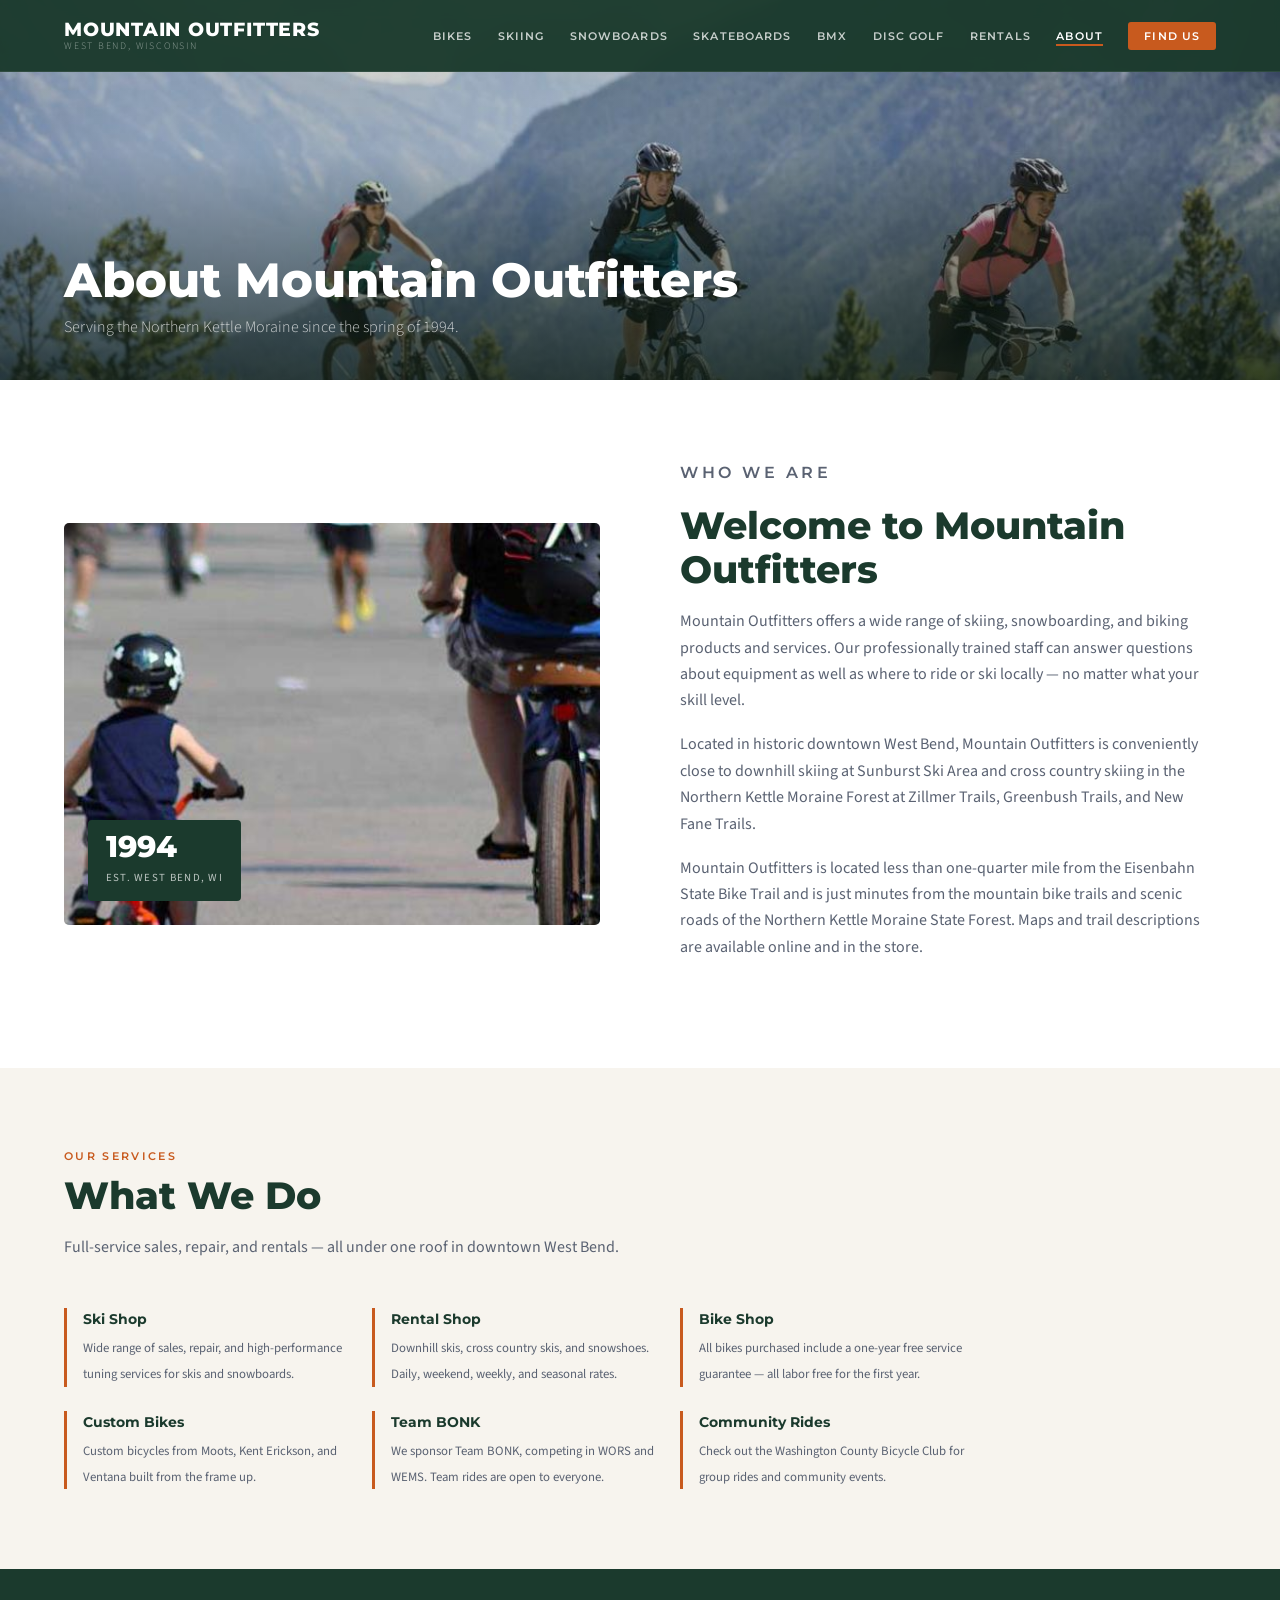
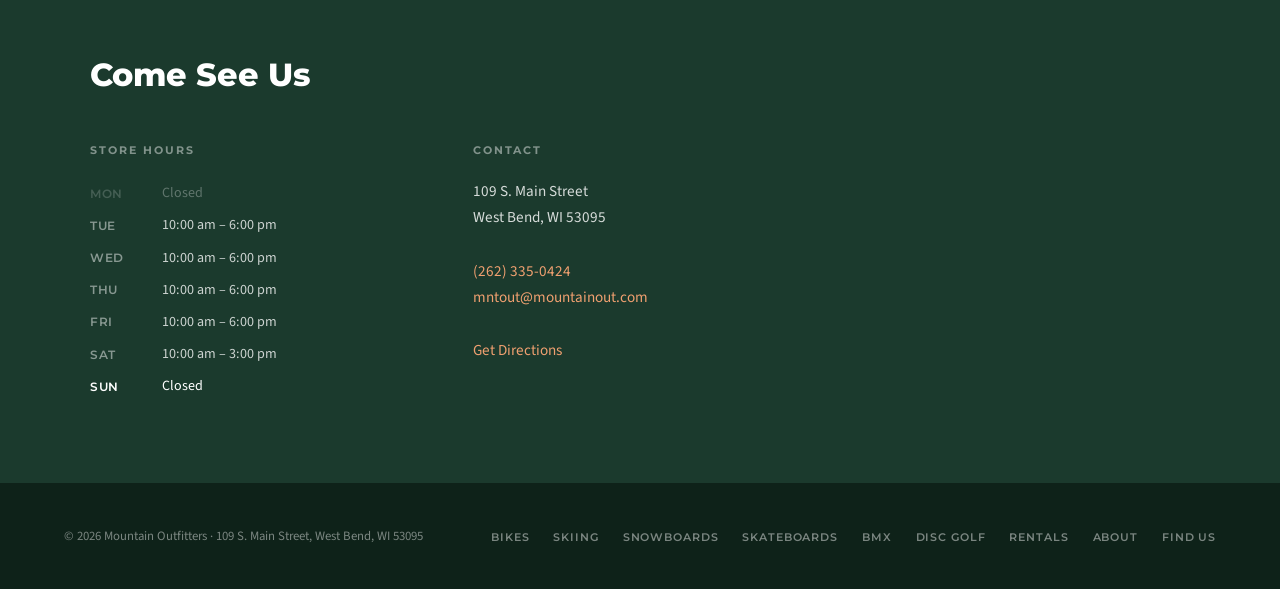
==== about.html @ 0db16a70 "Rebuild as multi-page site with shared CSS - Separate page for every nav tab (bikes, skiing, snowboa" ====
<!DOCTYPE html>
<html lang="en">
<head>
  <meta charset="UTF-8" />
  <meta name="viewport" content="width=device-width, initial-scale=1.0" />
  <title>About Us | Mountain Outfitters | West Bend, WI</title>
  <meta name="description" content="Mountain Outfitters has been serving the Northern Kettle Moraine since 1994. Learn about our history, our staff, and our commitment to the West Bend outdoor community." />
  <link rel="canonical" href="https://www.mountainout.com/about.html" />
  <link rel="preconnect" href="https://fonts.googleapis.com" />
  <link rel="preconnect" href="https://fonts.gstatic.com" crossorigin />
  <link href="https://fonts.googleapis.com/css2?family=Montserrat:wght@400;600;700;800&family=Source+Sans+3:wght@300;400;600&display=swap" rel="stylesheet" />
  <link rel="stylesheet" href="style.css" />
</head>
<body>

<nav class="nav">
  <a href="index.html" class="nav-logo">
    <span class="nav-logo-main">Mountain Outfitters</span>
    <span class="nav-logo-sub">West Bend, Wisconsin</span>
  </a>
  <ul class="nav-links">
    <li><a href="bikes.html">Bikes</a></li>
    <li><a href="skiing.html">Skiing</a></li>
    <li><a href="snowboards.html">Snowboards</a></li>
    <li><a href="skateboards.html">Skateboards</a></li>
    <li><a href="bmx.html">BMX</a></li>
    <li><a href="disc-golf.html">Disc Golf</a></li>
    <li><a href="rentals.html">Rentals</a></li>
    <li><a href="about.html" class="active">About</a></li>
    <li class="nav-cta"><a href="find-us.html">Find Us</a></li>
  </ul>
  <button class="nav-hamburger" aria-label="Open menu" onclick="toggleMenu()">
    <span></span><span></span><span></span>
  </button>
</nav>

<div class="mobile-menu" id="mobileMenu">
  <a href="bikes.html" onclick="toggleMenu()">Bikes</a>
  <a href="skiing.html" onclick="toggleMenu()">Skiing</a>
  <a href="snowboards.html" onclick="toggleMenu()">Snowboards</a>
  <a href="skateboards.html" onclick="toggleMenu()">Skateboards</a>
  <a href="bmx.html" onclick="toggleMenu()">BMX</a>
  <a href="disc-golf.html" onclick="toggleMenu()">Disc Golf</a>
  <a href="rentals.html" onclick="toggleMenu()">Rentals</a>
  <a href="about.html" onclick="toggleMenu()">About</a>
  <a href="find-us.html" onclick="toggleMenu()">Find Us</a>
</div>

<div class="page-header">
  <img class="page-header-img" src="images/store-main.jpg" alt="Mountain Outfitters storefront — 109 S. Main Street, West Bend, WI" loading="eager" />
  <div class="page-header-overlay"></div>
  <div class="page-header-content">
    <h1>About Mountain Outfitters</h1>
    <p>Serving the Northern Kettle Moraine since the spring of 1994.</p>
  </div>
</div>

<section style="background: var(--white);">
  <div class="about-inner">
    <div class="about-img-wrap">
      <img src="images/about1.jpg" alt="Mountain Outfitters — West Bend's ski and cycle resource center" loading="lazy" />
      <div class="about-year">
        <strong>1994</strong>
        <span>Est. West Bend, WI</span>
      </div>
    </div>
    <div class="about-text">
      <p class="section-label">Who We Are</p>
      <h2 class="section-title">Welcome to Mountain Outfitters</h2>
      <p>Mountain Outfitters offers a wide range of skiing, snowboarding, and biking products and services. Our professionally trained staff can answer questions about equipment as well as where to ride or ski locally — no matter what your skill level.</p>
      <p>Located in historic downtown West Bend, Mountain Outfitters is conveniently close to downhill skiing at Sunburst Ski Area and cross country skiing in the Northern Kettle Moraine Forest at Zillmer Trails, Greenbush Trails, and New Fane Trails.</p>
      <p>Mountain Outfitters is located less than one-quarter mile from the Eisenbahn State Bike Trail and is just minutes from the mountain bike trails and scenic roads of the Northern Kettle Moraine State Forest. Maps and trail descriptions are available online and in the store.</p>
    </div>
  </div>
</section>

<section style="background: var(--cream);">
  <p class="section-label">Our Services</p>
  <h2 class="section-title">What We Do</h2>
  <p class="section-intro">Full-service sales, repair, and rentals — all under one roof in downtown West Bend.</p>
  <div class="about-highlights" style="max-width:900px; display:grid; grid-template-columns: repeat(3,1fr); gap:1.5rem;">
    <div class="highlight">
      <strong>Ski Shop</strong>
      <span>Wide range of sales, repair, and high-performance tuning services for skis and snowboards.</span>
    </div>
    <div class="highlight">
      <strong>Rental Shop</strong>
      <span>Downhill skis, cross country skis, and snowshoes. Daily, weekend, weekly, and seasonal rates.</span>
    </div>
    <div class="highlight">
      <strong>Bike Shop</strong>
      <span>All bikes purchased include a one-year free service guarantee — all labor free for the first year.</span>
    </div>
    <div class="highlight">
      <strong>Custom Bikes</strong>
      <span>Custom bicycles from Moots, Kent Erickson, and Ventana built from the frame up.</span>
    </div>
    <div class="highlight">
      <strong>Team BONK</strong>
      <span>We sponsor Team BONK, competing in WORS and WEMS. Team rides are open to everyone.</span>
    </div>
    <div class="highlight">
      <strong>Community Rides</strong>
      <span>Check out the Washington County Bicycle Club for group rides and community events.</span>
    </div>
  </div>
</section>

<section class="contact-band">
  <div class="contact-inner">
    <h2>Come See Us</h2>
    <div class="contact-block">
      <h3>Store Hours</h3>
      <table class="hours-table">
        <tbody>
          <tr class="closed"><td>Mon</td><td>Closed</td></tr>
          <tr><td>Tue</td><td>10:00 am &ndash; 6:00 pm</td></tr>
          <tr><td>Wed</td><td>10:00 am &ndash; 6:00 pm</td></tr>
          <tr><td>Thu</td><td>10:00 am &ndash; 6:00 pm</td></tr>
          <tr><td>Fri</td><td>10:00 am &ndash; 6:00 pm</td></tr>
          <tr><td>Sat</td><td>10:00 am &ndash; 3:00 pm</td></tr>
          <tr class="closed"><td>Sun</td><td>Closed</td></tr>
        </tbody>
      </table>
    </div>
    <div class="contact-block">
      <h3>Contact</h3>
      <address>
        109 S. Main Street<br />
        West Bend, WI 53095<br /><br />
        <a href="tel:+12623350424">(262) 335-0424</a><br />
        <a href="mailto:mntout@mountainout.com">mntout@mountainout.com</a><br /><br />
        <a href="find-us.html">Get Directions</a>
      </address>
    </div>
  </div>
</section>

<footer>
  <p>&copy; <span id="yr"></span> Mountain Outfitters &middot; 109 S. Main Street, West Bend, WI 53095</p>
  <ul class="footer-links">
    <li><a href="bikes.html">Bikes</a></li>
    <li><a href="skiing.html">Skiing</a></li>
    <li><a href="snowboards.html">Snowboards</a></li>
    <li><a href="skateboards.html">Skateboards</a></li>
    <li><a href="bmx.html">BMX</a></li>
    <li><a href="disc-golf.html">Disc Golf</a></li>
    <li><a href="rentals.html">Rentals</a></li>
    <li><a href="about.html">About</a></li>
    <li><a href="find-us.html">Find Us</a></li>
  </ul>
</footer>

<script>
  document.getElementById('yr').textContent = new Date().getFullYear();
  function toggleMenu() { document.getElementById('mobileMenu').classList.toggle('open'); }
  document.addEventListener('click', function(e) {
    const menu = document.getElementById('mobileMenu');
    if (menu.classList.contains('open') && !menu.contains(e.target) && !e.target.closest('.nav-hamburger')) menu.classList.remove('open');
  });
  const days = ['sun','mon','tue','wed','thu','fri','sat'];
  const today = days[new Date().getDay()];
  document.querySelectorAll('.hours-table tr td:first-child').forEach(td => {
    if (td.textContent.toLowerCase() === today) { td.closest('tr').classList.add('today'); td.closest('tr').classList.remove('closed'); }
  });
</script>
</body>
</html>
---- style.css ----
*, *::before, *::after { box-sizing: border-box; margin: 0; padding: 0; }

:root {
  --green:      #1B3A2D;
  --green-mid:  #2A5240;
  --amber:      #C85A1E;
  --amber-light:#E07040;
  --cream:      #F7F4EE;
  --white:      #FFFFFF;
  --text:       #1A1A1A;
  --muted:      #5A6272;
  --border:     #DDD8CE;
  --nav-h:      72px;
}

html { scroll-behavior: smooth; }

body {
  font-family: 'Source Sans 3', sans-serif;
  font-weight: 400;
  color: var(--text);
  background: var(--white);
  line-height: 1.65;
  -webkit-font-smoothing: antialiased;
}

/* ── NAV ── */
.nav {
  position: fixed;
  top: 0; left: 0; right: 0;
  height: var(--nav-h);
  background: rgba(27, 58, 45, 0.97);
  backdrop-filter: blur(8px);
  z-index: 100;
  display: flex;
  align-items: center;
  padding: 0 5%;
  justify-content: space-between;
  border-bottom: 1px solid rgba(255,255,255,0.08);
}

.nav-logo {
  display: flex;
  flex-direction: column;
  text-decoration: none;
  line-height: 1.1;
  flex-shrink: 0;
}
.nav-logo-main {
  font-family: 'Montserrat', sans-serif;
  font-weight: 800;
  font-size: 1.2rem;
  color: #fff;
  letter-spacing: 0.04em;
  text-transform: uppercase;
}
.nav-logo-sub {
  font-family: 'Source Sans 3', sans-serif;
  font-weight: 300;
  font-size: 0.62rem;
  color: rgba(255,255,255,0.5);
  letter-spacing: 0.18em;
  text-transform: uppercase;
}

.nav-links {
  display: flex;
  gap: 1.6rem;
  list-style: none;
  align-items: center;
}
.nav-links a {
  font-family: 'Montserrat', sans-serif;
  font-weight: 600;
  font-size: 0.68rem;
  color: rgba(255,255,255,0.75);
  text-decoration: none;
  letter-spacing: 0.1em;
  text-transform: uppercase;
  transition: color 0.2s;
  white-space: nowrap;
}
.nav-links a:hover,
.nav-links a.active { color: #fff; }
.nav-links a.active { border-bottom: 2px solid var(--amber); padding-bottom: 1px; }
.nav-links .nav-cta a {
  background: var(--amber);
  color: #fff;
  padding: 0.45rem 1rem;
  border-radius: 3px;
  border-bottom: none !important;
  transition: background 0.2s;
}
.nav-links .nav-cta a:hover { background: var(--amber-light); }

.nav-hamburger {
  display: none;
  flex-direction: column;
  gap: 5px;
  cursor: pointer;
  background: none;
  border: none;
  padding: 4px;
}
.nav-hamburger span {
  display: block;
  width: 24px; height: 2px;
  background: #fff;
  border-radius: 2px;
  transition: all 0.25s;
}

.mobile-menu {
  display: none;
  position: fixed;
  top: var(--nav-h); left: 0; right: 0;
  background: var(--green);
  z-index: 99;
  padding: 1rem 5%;
  flex-direction: column;
  gap: 0;
  box-shadow: 0 8px 24px rgba(0,0,0,0.3);
}
.mobile-menu.open { display: flex; }
.mobile-menu a {
  font-family: 'Montserrat', sans-serif;
  font-weight: 600;
  font-size: 0.85rem;
  color: rgba(255,255,255,0.8);
  text-decoration: none;
  text-transform: uppercase;
  letter-spacing: 0.08em;
  padding: 0.85rem 0;
  border-bottom: 1px solid rgba(255,255,255,0.08);
}
.mobile-menu a:last-child { border-bottom: none; }
.mobile-menu a:hover { color: #fff; }

/* ── PAGE HEADER ── */
.page-header {
  position: relative;
  padding-top: var(--nav-h);
  height: 380px;
  display: flex;
  align-items: flex-end;
  overflow: hidden;
}
.page-header-img {
  position: absolute;
  inset: 0;
  width: 100%; height: 100%;
  object-fit: cover;
  object-position: center 40%;
}
.page-header-overlay {
  position: absolute;
  inset: 0;
  background: linear-gradient(to top, rgba(10,26,18,0.75) 0%, rgba(10,26,18,0.2) 60%);
}
.page-header-content {
  position: relative;
  z-index: 2;
  padding: 0 5% 2.5rem;
}
.page-header-content h1 {
  font-family: 'Montserrat', sans-serif;
  font-weight: 800;
  font-size: clamp(2rem, 4vw, 3rem);
  color: #fff;
  line-height: 1.1;
  margin-bottom: 0.4rem;
}
.page-header-content p {
  color: rgba(255,255,255,0.75);
  font-size: 1rem;
  font-weight: 300;
  max-width: 520px;
}

/* ── HERO (home only) ── */
.hero {
  position: relative;
  height: 100vh;
  min-height: 600px;
  max-height: 900px;
  display: flex;
  align-items: center;
  overflow: hidden;
}
.hero-img {
  position: absolute;
  inset: 0;
  width: 100%; height: 100%;
  object-fit: cover;
  object-position: center 30%;
}
.hero-overlay {
  position: absolute;
  inset: 0;
  background: linear-gradient(135deg, rgba(10,26,18,0.72) 0%, rgba(10,26,18,0.35) 60%, transparent 100%);
}
.hero-content {
  position: relative;
  z-index: 2;
  padding: 0 5%;
  max-width: 680px;
  margin-top: var(--nav-h);
}
.hero-eyebrow {
  font-family: 'Montserrat', sans-serif;
  font-weight: 600;
  font-size: 0.7rem;
  letter-spacing: 0.2em;
  text-transform: uppercase;
  color: rgba(255,255,255,0.65);
  margin-bottom: 1rem;
}
.hero h1 {
  font-family: 'Montserrat', sans-serif;
  font-weight: 800;
  font-size: clamp(2.4rem, 5vw, 4rem);
  line-height: 1.1;
  color: #fff;
  margin-bottom: 1.25rem;
  letter-spacing: -0.01em;
}
.hero h1 em {
  font-style: normal;
  color: #F0A070;
}
.hero-desc {
  font-size: 1.05rem;
  color: rgba(255,255,255,0.82);
  margin-bottom: 2rem;
  max-width: 480px;
  font-weight: 300;
}
.hero-actions { display: flex; gap: 1rem; flex-wrap: wrap; }

.hero-badge {
  position: absolute;
  bottom: 2.5rem; right: 5%;
  z-index: 2;
  background: rgba(255,255,255,0.1);
  backdrop-filter: blur(6px);
  border: 1px solid rgba(255,255,255,0.2);
  border-radius: 8px;
  padding: 1rem 1.4rem;
  text-align: center;
  color: #fff;
}
.hero-badge strong {
  display: block;
  font-family: 'Montserrat', sans-serif;
  font-weight: 800;
  font-size: 1.8rem;
  line-height: 1;
}
.hero-badge span {
  font-size: 0.68rem;
  letter-spacing: 0.12em;
  text-transform: uppercase;
  opacity: 0.7;
}

/* ── BUTTONS ── */
.btn {
  display: inline-block;
  font-family: 'Montserrat', sans-serif;
  font-weight: 700;
  font-size: 0.76rem;
  letter-spacing: 0.1em;
  text-transform: uppercase;
  text-decoration: none;
  padding: 0.85rem 2rem;
  border-radius: 3px;
  transition: all 0.2s;
  cursor: pointer;
  border: 2px solid transparent;
}
.btn-primary { background: var(--amber); color: #fff; border-color: var(--amber); }
.btn-primary:hover { background: var(--amber-light); border-color: var(--amber-light); }
.btn-outline { background: transparent; color: #fff; border-color: rgba(255,255,255,0.6); }
.btn-outline:hover { border-color: #fff; background: rgba(255,255,255,0.1); }
.btn-green { background: var(--green); color: #fff; border-color: var(--green); }
.btn-green:hover { background: var(--green-mid); border-color: var(--green-mid); }

/* ── SECTION UTILS ── */
section { padding: 5rem 5%; }
.section-label {
  font-family: 'Montserrat', sans-serif;
  font-weight: 600;
  font-size: 0.66rem;
  letter-spacing: 0.22em;
  text-transform: uppercase;
  color: var(--amber);
  margin-bottom: 0.5rem;
}
h2.section-title {
  font-family: 'Montserrat', sans-serif;
  font-weight: 800;
  font-size: clamp(1.6rem, 3vw, 2.4rem);
  line-height: 1.15;
  color: var(--green);
  margin-bottom: 1rem;
}
.section-intro {
  font-size: 1rem;
  color: var(--muted);
  max-width: 560px;
  margin-bottom: 3rem;
}

/* ── HOME: CATEGORIES GRID ── */
.categories { background: var(--cream); }
.categories-grid {
  display: grid;
  grid-template-columns: repeat(3, 1fr);
  gap: 1.25rem;
}
.cat-card {
  position: relative;
  border-radius: 5px;
  overflow: hidden;
  aspect-ratio: 4/3;
  text-decoration: none;
  display: block;
}
.cat-card img {
  width: 100%; height: 100%;
  object-fit: cover;
  transition: transform 0.5s ease;
}
.cat-card:hover img { transform: scale(1.05); }
.cat-card-overlay {
  position: absolute; inset: 0;
  background: linear-gradient(to top, rgba(10,26,18,0.78) 0%, rgba(10,26,18,0.1) 55%);
  transition: background 0.3s;
}
.cat-card:hover .cat-card-overlay {
  background: linear-gradient(to top, rgba(10,26,18,0.88) 0%, rgba(10,26,18,0.28) 55%);
}
.cat-card-label {
  position: absolute;
  bottom: 0; left: 0; right: 0;
  padding: 1.5rem 1.25rem 1.2rem;
  color: #fff;
}
.cat-card-label h3 {
  font-family: 'Montserrat', sans-serif;
  font-weight: 800;
  font-size: 1.1rem;
  margin-bottom: 0.2rem;
}
.cat-card-label p { font-size: 0.78rem; color: rgba(255,255,255,0.68); font-weight: 300; }
.cat-card-wide { grid-column: span 2; aspect-ratio: 16/7; }

/* ── ABOUT SECTION ── */
.about-inner {
  display: grid;
  grid-template-columns: 1fr 1fr;
  gap: 5rem;
  align-items: center;
  max-width: 1200px;
  margin: 0 auto;
}
.about-img-wrap {
  position: relative;
  border-radius: 5px;
  overflow: hidden;
}
.about-img-wrap img {
  width: 100%;
  aspect-ratio: 4/3;
  object-fit: cover;
  display: block;
}
.about-year {
  position: absolute;
  bottom: 1.5rem; left: 1.5rem;
  background: var(--green);
  color: #fff;
  padding: 0.75rem 1.1rem;
  border-radius: 4px;
}
.about-year strong {
  display: block;
  font-family: 'Montserrat', sans-serif;
  font-weight: 800;
  font-size: 1.9rem;
  line-height: 1;
}
.about-year span { font-size: 0.68rem; letter-spacing: 0.12em; text-transform: uppercase; opacity: 0.7; }
.about-text p { color: var(--muted); margin-bottom: 1.1rem; font-size: 1rem; }
.about-text p:last-of-type { margin-bottom: 1.75rem; }
.about-highlights {
  display: grid;
  grid-template-columns: 1fr 1fr;
  gap: 1rem;
  margin-top: 2rem;
}
.highlight {
  border-left: 3px solid var(--amber);
  padding-left: 1rem;
}
.highlight strong {
  display: block;
  font-family: 'Montserrat', sans-serif;
  font-weight: 700;
  font-size: 0.86rem;
  color: var(--green);
  margin-bottom: 0.2rem;
}
.highlight span { font-size: 0.8rem; color: var(--muted); }

/* ── RENTALS SECTION ── */
.rentals-band {
  background: var(--green);
  color: #fff;
  position: relative;
  overflow: hidden;
}
.rentals-band::before {
  content: '';
  position: absolute;
  top: -60px; right: -80px;
  width: 400px; height: 400px;
  border-radius: 50%;
  background: rgba(255,255,255,0.03);
}
.rentals-inner {
  position: relative; z-index: 1;
  display: grid;
  grid-template-columns: 1fr 1fr;
  gap: 5rem;
  align-items: center;
  max-width: 1200px;
  margin: 0 auto;
}
.rentals-inner h2 {
  font-family: 'Montserrat', sans-serif;
  font-weight: 800;
  font-size: clamp(1.6rem, 2.5vw, 2.2rem);
  color: #fff;
  margin-bottom: 1rem;
  line-height: 1.15;
}
.rentals-inner p { color: rgba(255,255,255,0.72); margin-bottom: 1rem; font-size: 1rem; }
.rental-grid {
  display: grid;
  grid-template-columns: 1fr 1fr;
  gap: 1rem;
}
.rental-card {
  background: rgba(255,255,255,0.07);
  border: 1px solid rgba(255,255,255,0.12);
  border-radius: 5px;
  padding: 1.4rem 1.2rem;
}
.rental-card h4 {
  font-family: 'Montserrat', sans-serif;
  font-weight: 700;
  font-size: 0.88rem;
  color: #fff;
  margin-bottom: 0.35rem;
}
.rental-card p { font-size: 0.8rem; color: rgba(255,255,255,0.58); margin: 0; }

/* ── BIKE ADVANTAGE ── */
.advantage-inner {
  display: grid;
  grid-template-columns: 1fr 1fr;
  gap: 5rem;
  align-items: center;
  max-width: 1200px;
  margin: 0 auto;
}
.advantage-list { list-style: none; margin-top: 1.5rem; }
.advantage-list li {
  display: flex;
  gap: 1rem;
  align-items: flex-start;
  margin-bottom: 1.4rem;
}
.adv-icon {
  width: 36px; height: 36px;
  background: var(--green);
  border-radius: 50%;
  display: flex;
  align-items: center;
  justify-content: center;
  flex-shrink: 0;
  color: #fff;
  font-family: 'Montserrat', sans-serif;
  font-weight: 800;
  font-size: 0.9rem;
}
.adv-text strong {
  display: block;
  font-family: 'Montserrat', sans-serif;
  font-weight: 700;
  font-size: 0.9rem;
  color: var(--green);
  margin-bottom: 0.2rem;
}
.adv-text span { font-size: 0.86rem; color: var(--muted); }
.advantage-img { border-radius: 5px; overflow: hidden; }
.advantage-img img { width: 100%; aspect-ratio: 4/3; object-fit: cover; display: block; }

/* ── TRAILS GRID ── */
.trails-grid {
  display: grid;
  grid-template-columns: repeat(4, 1fr);
  gap: 1.25rem;
  max-width: 1100px;
  margin: 0 auto;
}
.trail-card {
  background: var(--cream);
  border-radius: 5px;
  padding: 2rem 1.5rem;
  border: 1px solid var(--border);
}
.trail-card h4 {
  font-family: 'Montserrat', sans-serif;
  font-weight: 700;
  font-size: 0.9rem;
  color: var(--green);
  margin-bottom: 0.4rem;
}
.trail-card p { font-size: 0.82rem; color: var(--muted); }
.trail-card-icon {
  width: 40px; height: 40px;
  background: var(--green);
  border-radius: 50%;
  margin-bottom: 1rem;
  display: flex;
  align-items: center;
  justify-content: center;
}
.trail-card-icon svg { width: 20px; height: 20px; fill: none; stroke: #fff; stroke-width: 2; }

/* ── CONTACT / FIND US ── */
.contact-band { background: var(--green); color: #fff; }
.contact-inner {
  display: grid;
  grid-template-columns: 1fr 1fr 1fr;
  gap: 3rem;
  max-width: 1100px;
  margin: 0 auto;
}
.contact-band h2 {
  font-family: 'Montserrat', sans-serif;
  font-weight: 800;
  font-size: clamp(1.5rem, 2.5vw, 2rem);
  color: #fff;
  grid-column: 1 / -1;
  margin-bottom: -0.5rem;
}
.contact-block h3 {
  font-family: 'Montserrat', sans-serif;
  font-weight: 700;
  font-size: 0.68rem;
  letter-spacing: 0.18em;
  text-transform: uppercase;
  color: rgba(255,255,255,0.45);
  margin-bottom: 1.1rem;
}
.contact-block p,
.contact-block address {
  font-style: normal;
  font-size: 0.95rem;
  color: rgba(255,255,255,0.82);
  line-height: 1.75;
}
.contact-block a { color: #F0A070; text-decoration: none; }
.contact-block a:hover { text-decoration: underline; }
.hours-table { width: 100%; border-collapse: collapse; }
.hours-table tr td {
  padding: 0.28rem 0;
  font-size: 0.88rem;
  color: rgba(255,255,255,0.78);
}
.hours-table tr td:first-child {
  font-family: 'Montserrat', sans-serif;
  font-weight: 600;
  width: 72px;
  color: rgba(255,255,255,0.48);
  font-size: 0.76rem;
  text-transform: uppercase;
  letter-spacing: 0.05em;
}
.hours-table tr.today td { color: #fff; }
.hours-table tr.closed td { opacity: 0.38; }

/* ── MAP ── */
.map-strip { height: 380px; overflow: hidden; }
.map-strip iframe { width: 100%; height: 100%; border: 0; display: block; }

/* ── PRODUCT PAGE LAYOUT ── */
.product-content {
  display: grid;
  grid-template-columns: 1fr 1fr;
  gap: 4rem;
  align-items: start;
  max-width: 1100px;
  margin: 0 auto;
}
.product-img { border-radius: 5px; overflow: hidden; }
.product-img img { width: 100%; aspect-ratio: 4/3; object-fit: cover; display: block; }
.product-list { list-style: none; margin-top: 1.5rem; }
.product-list li {
  display: flex;
  align-items: center;
  gap: 0.75rem;
  padding: 0.65rem 0;
  border-bottom: 1px solid var(--border);
  font-size: 0.95rem;
  color: var(--text);
}
.product-list li:last-child { border-bottom: none; }
.product-list li::before {
  content: '';
  display: block;
  width: 6px; height: 6px;
  border-radius: 50%;
  background: var(--amber);
  flex-shrink: 0;
}

/* ── FOOTER ── */
footer {
  background: #0E2219;
  color: rgba(255,255,255,0.45);
  padding: 2.5rem 5%;
  display: flex;
  flex-wrap: wrap;
  gap: 1rem;
  justify-content: space-between;
  align-items: center;
}
footer p { font-size: 0.8rem; }
footer a { color: rgba(255,255,255,0.45); text-decoration: none; }
footer a:hover { color: #fff; }
.footer-links {
  display: flex;
  gap: 1.5rem;
  list-style: none;
  flex-wrap: wrap;
}
.footer-links a {
  font-family: 'Montserrat', sans-serif;
  font-weight: 600;
  font-size: 0.68rem;
  text-transform: uppercase;
  letter-spacing: 0.08em;
}

/* ── RESPONSIVE ── */
@media (max-width: 960px) {
  .nav-links { display: none; }
  .nav-hamburger { display: flex; }
  .categories-grid { grid-template-columns: 1fr 1fr; }
  .cat-card-wide { grid-column: span 2; }
  .about-inner, .rentals-inner, .advantage-inner, .product-content { grid-template-columns: 1fr; gap: 2.5rem; }
  .about-img-wrap { order: -1; }
  .contact-inner { grid-template-columns: 1fr 1fr; }
  .trails-grid { grid-template-columns: 1fr 1fr; }
}
@media (max-width: 580px) {
  section { padding: 3.5rem 5%; }
  .categories-grid { grid-template-columns: 1fr; }
  .cat-card-wide { grid-column: span 1; aspect-ratio: 4/3; }
  .rental-grid { grid-template-columns: 1fr; }
  .contact-inner { grid-template-columns: 1fr; }
  .contact-band h2 { grid-column: 1; }
  .hero-badge { display: none; }
  .about-highlights { grid-template-columns: 1fr; }
  .page-header { height: 280px; }
}
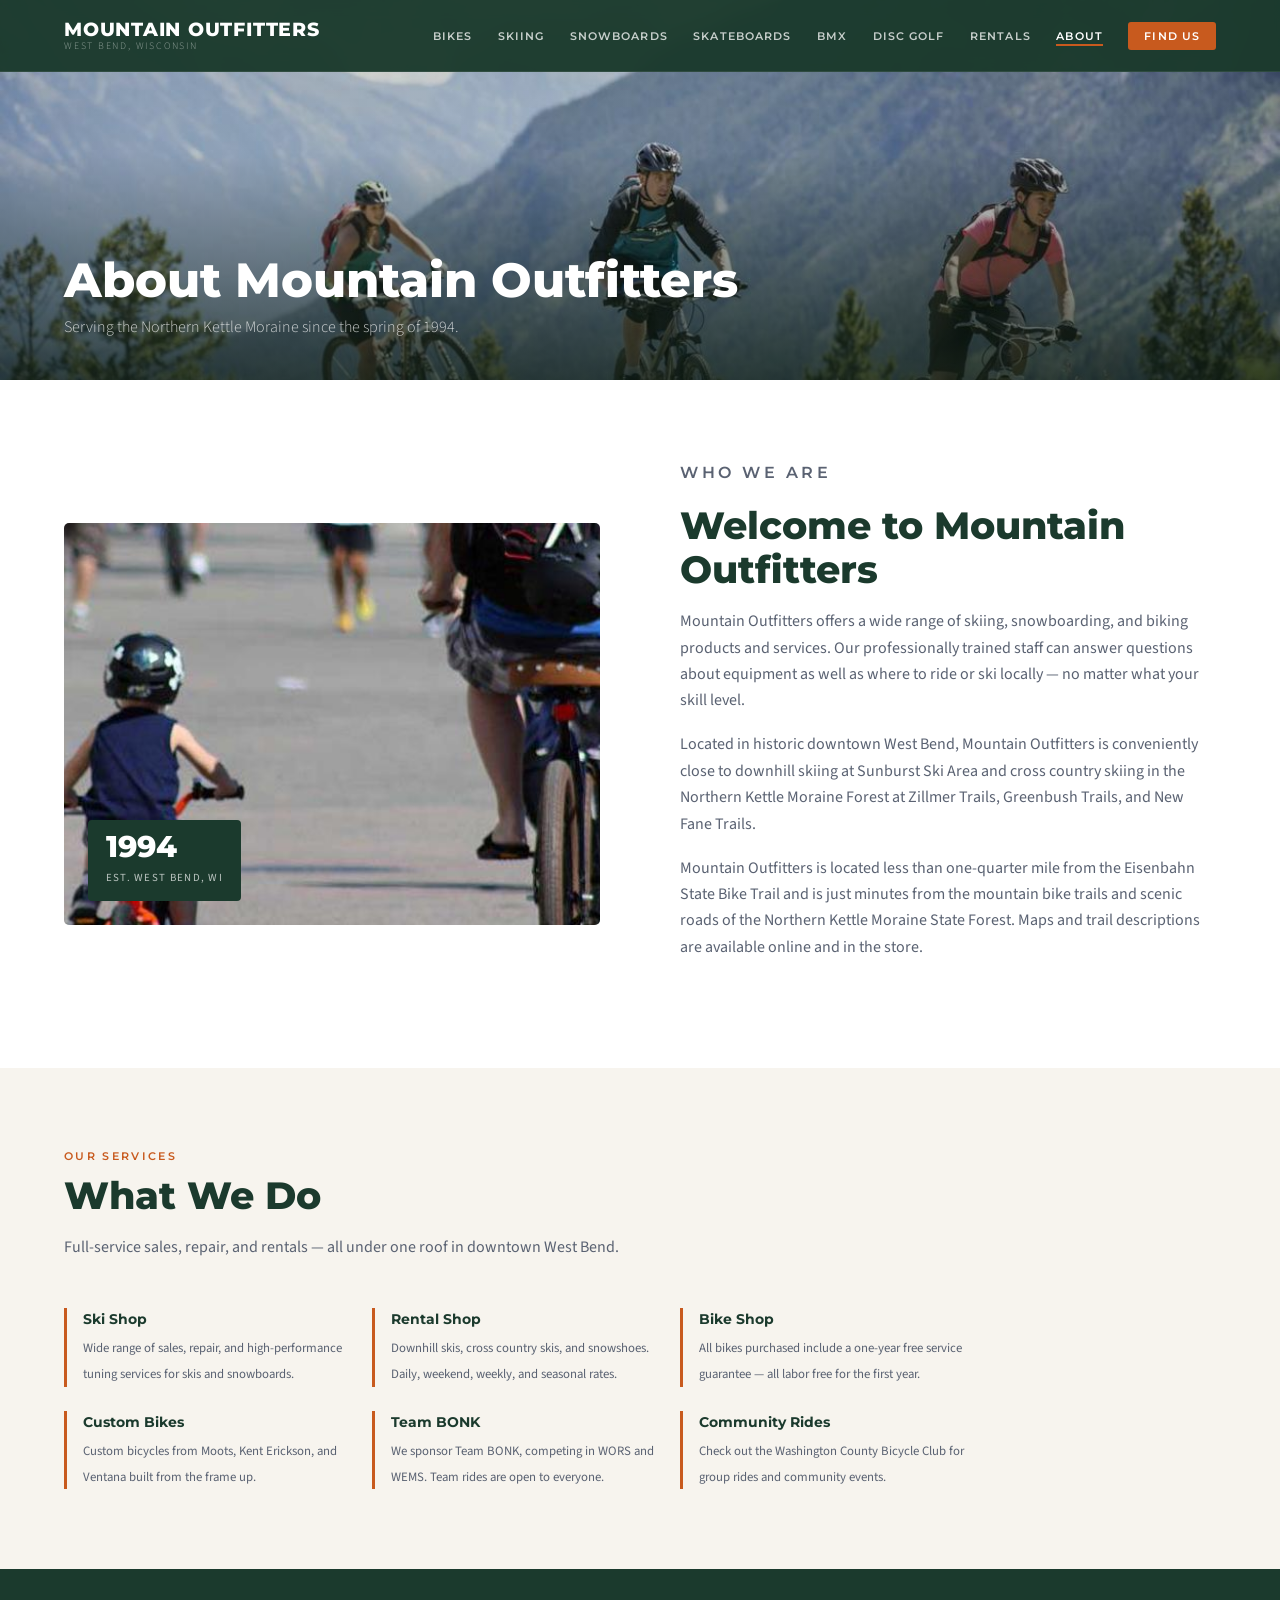
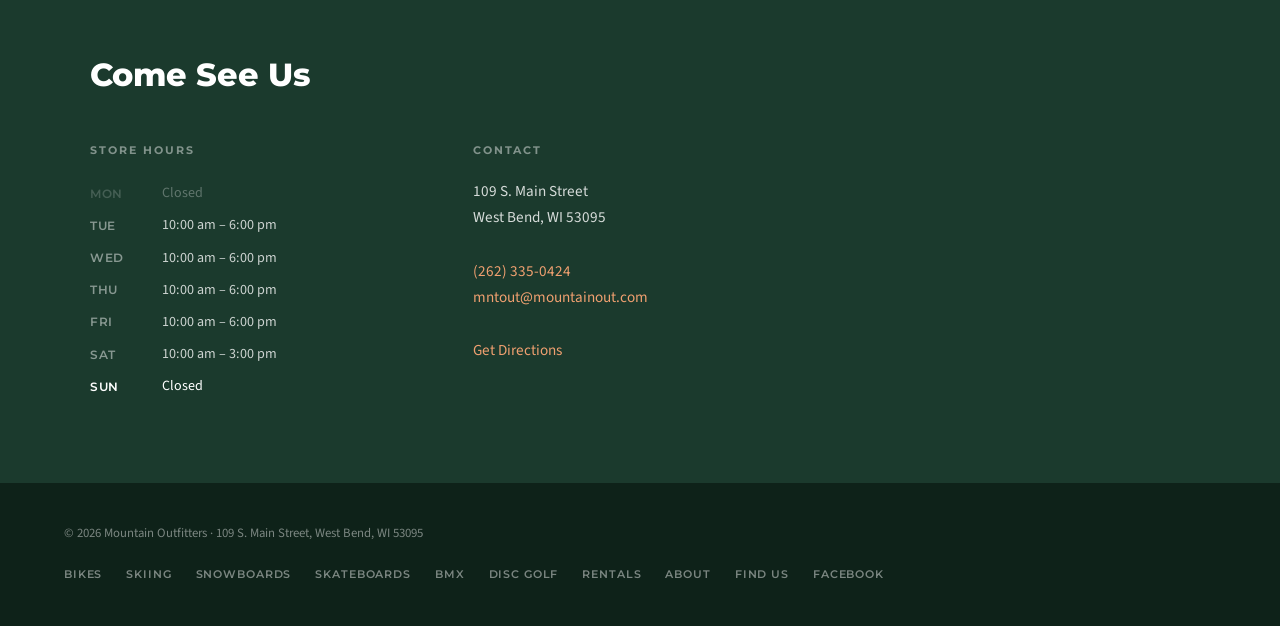
==== commit bfed81c5: "Add brand logo sections to all category pages from old site images - Pulled all brand logo images fr" ====
--- a/about.html
+++ b/about.html
@@ -148,6 +148,7 @@
     <li><a href="rentals.html">Rentals</a></li>
     <li><a href="about.html">About</a></li>
     <li><a href="find-us.html">Find Us</a></li>
+    <li><a href="https://www.facebook.com/MountainOut/" target="_blank" rel="noopener">Facebook</a></li>
   </ul>
 </footer>
 
--- a/style.css
+++ b/style.css
@@ -678,3 +678,32 @@
   .about-highlights { grid-template-columns: 1fr; }
   .page-header { height: 280px; }
 }
+
+/* ── BRAND LOGOS ── */
+.brands-list {
+  list-style: none;
+  display: flex;
+  flex-wrap: wrap;
+  gap: 1.5rem;
+  align-items: center;
+}
+.brands-list li {
+  background: var(--white);
+  border: 1px solid var(--border);
+  border-radius: 4px;
+  padding: 0.75rem 1.25rem;
+  display: flex;
+  align-items: center;
+  justify-content: center;
+  min-width: 80px;
+}
+.brands-list li img {
+  max-height: 48px;
+  max-width: 120px;
+  width: auto;
+  height: auto;
+  object-fit: contain;
+  filter: grayscale(20%);
+  transition: filter 0.2s;
+}
+.brands-list li:hover img { filter: grayscale(0%); }
